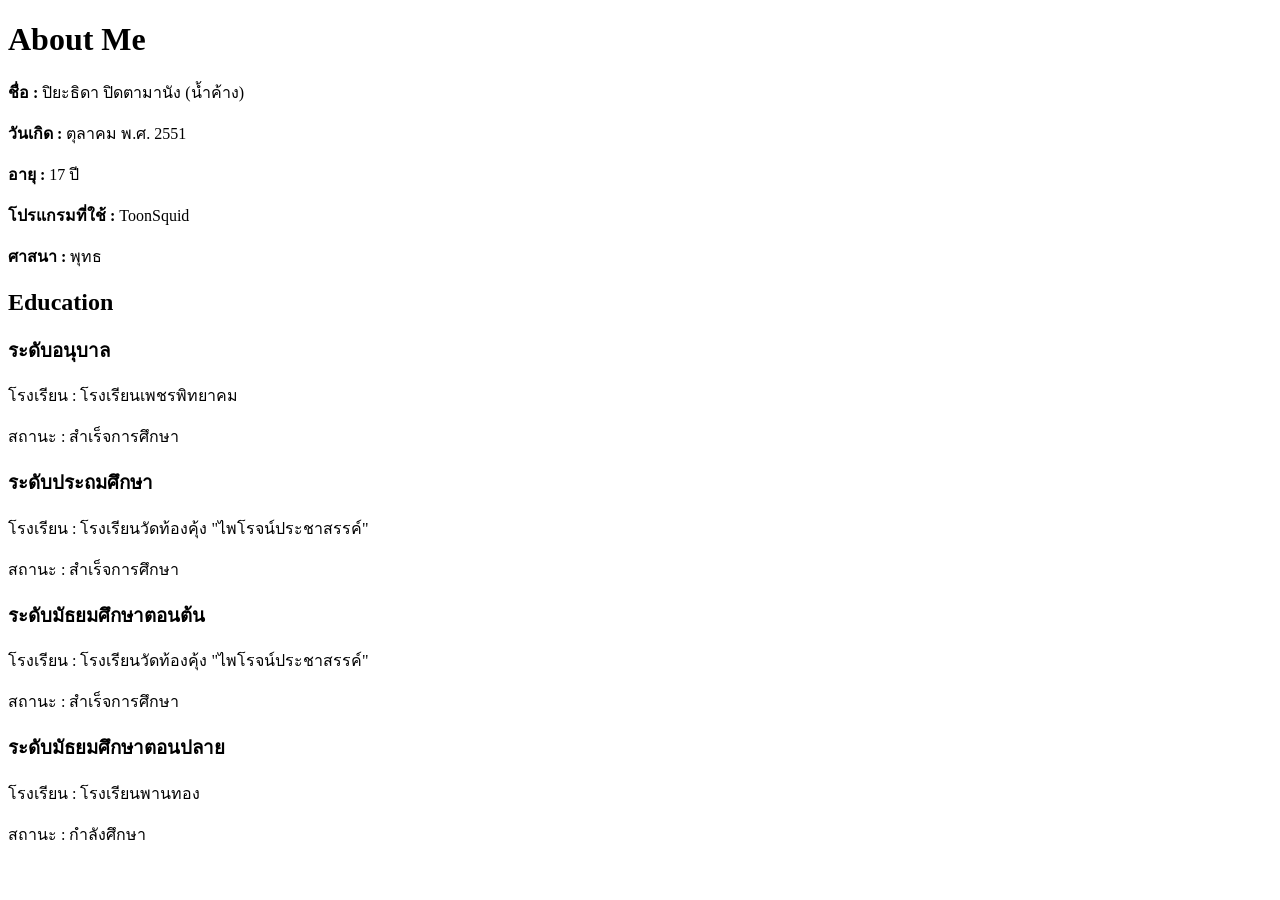
==== about.html @ 8f0b8d8a "Create about.html" ====
<!DOCTYPE html>
<html lang="th">
<head>
    <meta charset="UTF-8">
    <meta name="viewport" content="width=device-width, initial-scale=1.0">
    <title>About Me</title>

    <link rel="stylesheet" href="about.css">
</head>

<body>

<div class="container">

    <div class="header">
        <h1>About Me</h1>
        <div class="line"></div>
    </div>

    <div class="profile">

        <p><strong>ชื่อ :</strong> ปิยะธิดา ปิดตามานัง (น้ำค้าง)</p>

        <p><strong>วันเกิด :</strong> ตุลาคม พ.ศ. 2551</p>

        <p><strong>อายุ :</strong> 17 ปี</p>

        <p><strong>โปรแกรมที่ใช้ :</strong> ToonSquid</p>

        <p><strong>ศาสนา :</strong> พุทธ</p>

    </div>

    <h2 class="edu-title">Education</h2>

    <div class="education">

        <div class="card">
            <h3>ระดับอนุบาล</h3>

            <p>โรงเรียน : โรงเรียนเพชรพิทยาคม</p>

            <p>สถานะ : สำเร็จการศึกษา</p>
        </div>

        <div class="card">
            <h3>ระดับประถมศึกษา</h3>

            <p>โรงเรียน : โรงเรียนวัดท้องคุ้ง "ไพโรจน์ประชาสรรค์"</p>

            <p>สถานะ : สำเร็จการศึกษา</p>
        </div>

        <div class="card">
            <h3>ระดับมัธยมศึกษาตอนต้น</h3>

            <p>โรงเรียน : โรงเรียนวัดท้องคุ้ง "ไพโรจน์ประชาสรรค์"</p>

            <p>สถานะ : สำเร็จการศึกษา</p>
        </div>

        <div class="card">
            <h3>ระดับมัธยมศึกษาตอนปลาย</h3>

            <p>โรงเรียน : โรงเรียนพานทอง</p>

            <p>สถานะ : กำลังศึกษา</p>
        </div>

    </
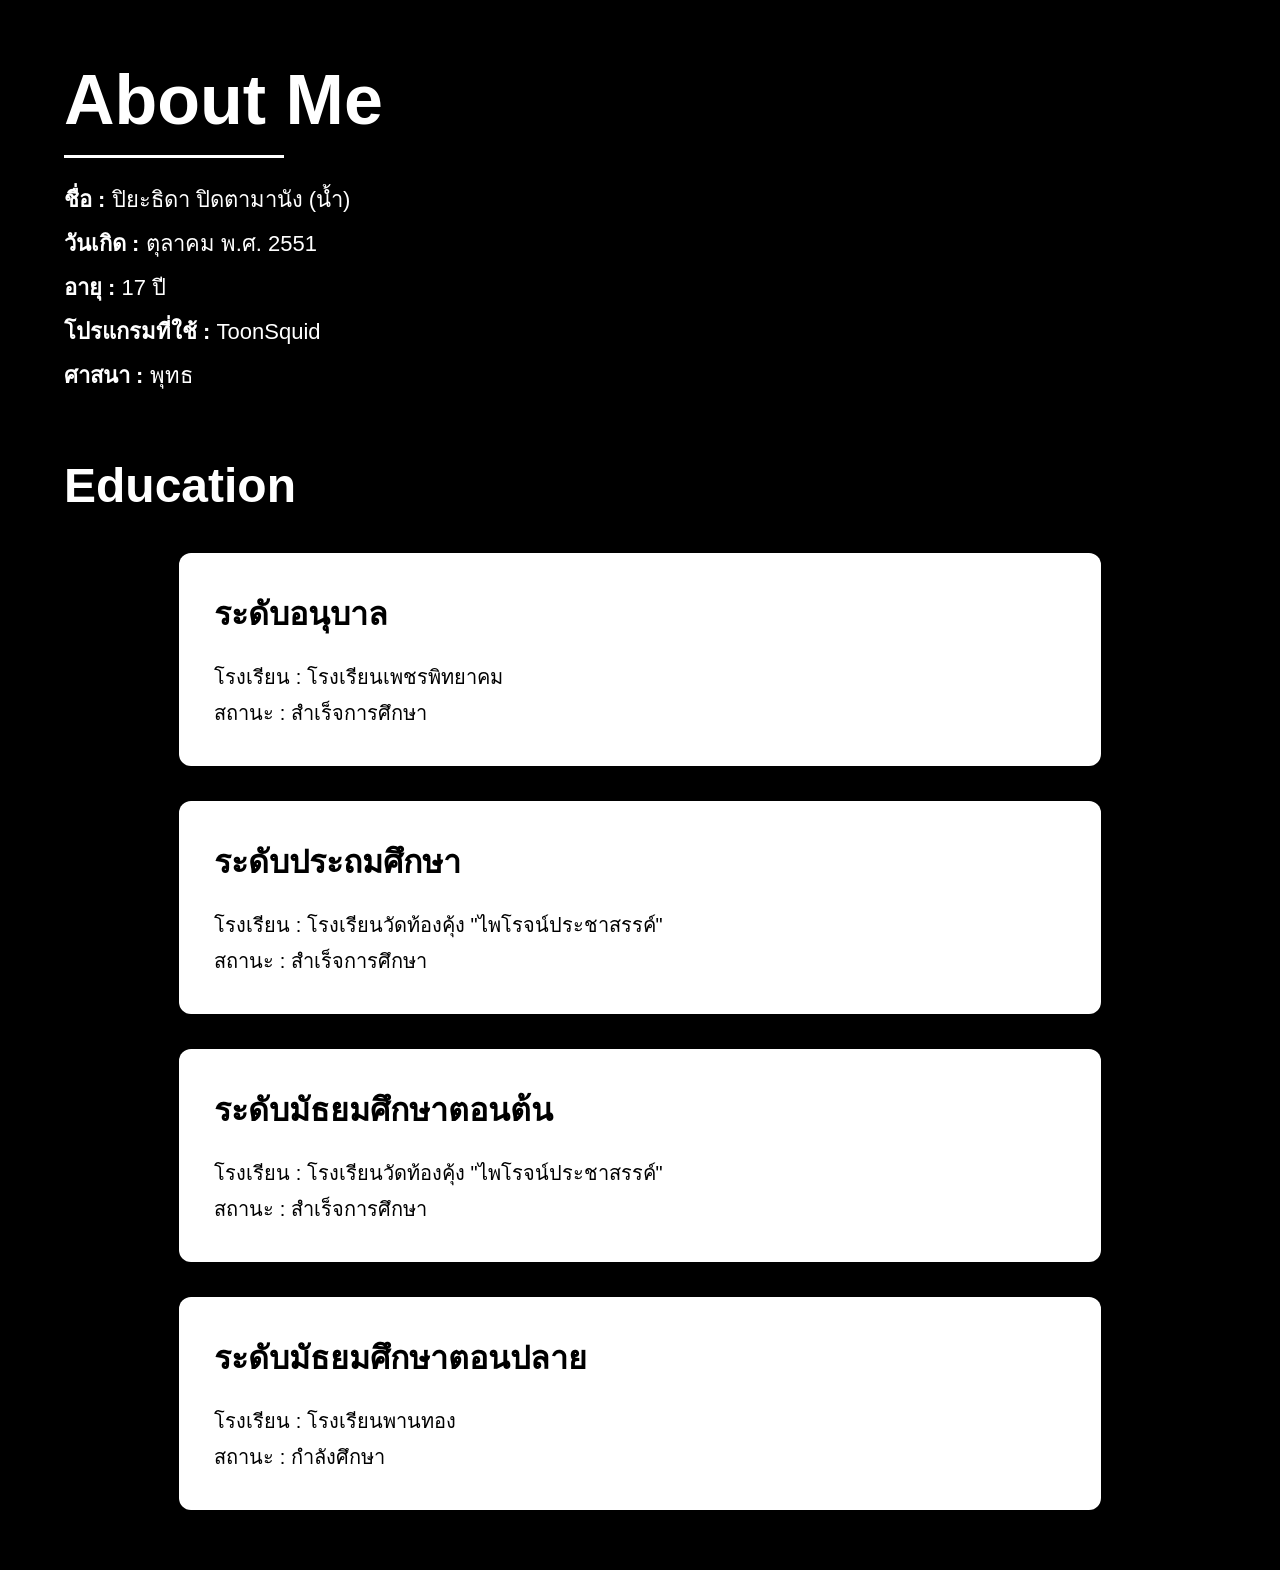
==== commit 6918fec4: "Update about.html" ====
--- a/about.html
+++ b/about.html
@@ -19,7 +19,7 @@
 
     <div class="profile">
 
-        <p><strong>ชื่อ :</strong> ปิยะธิดา ปิดตามานัง (น้ำค้าง)</p>
+        <p><strong>ชื่อ :</strong> ปิยะธิดา ปิดตามานัง (น้ำ)</p>
 
         <p><strong>วันเกิด :</strong> ตุลาคม พ.ศ. 2551</p>
 
--- a/about.css
+++ b/about.css
@@ -0,0 +1,75 @@
+/* Reset */
+
+*{
+    margin:0;
+    padding:0;
+    box-sizing:border-box;
+    font-family:Arial, Helvetica, sans-serif;
+}
+
+/* Body */
+
+body{
+    background:#000;
+    color:#fff;
+}
+
+/* Layout */
+
+.container{
+    width:90%;
+    margin:auto;
+    padding:60px 0;
+}
+
+/* Header */
+
+.header h1{
+    font-size:70px;
+    font-weight:bold;
+}
+
+.line{
+    width:220px;
+    height:3px;
+    background:#fff;
+    margin:15px 0 20px;
+}
+
+.profile{
+    font-size:22px;
+    line-height:2;
+    margin-bottom:60px;
+}
+
+.edu-title{
+    font-size:48px;
+    margin-bottom:40px;
+}
+
+/* กล่องการศึกษา */
+
+.education{
+    display:flex;
+    flex-direction:column;
+    gap:35px;
+    align-items:center;
+}
+
+.card{
+    width:80%;
+    background:#fff;
+    color:#000;
+    padding:35px;
+    border-radius:12px;
+}
+
+.card h3{
+    font-size:32px;
+    margin-bottom:20px;
+}
+
+.card p{
+    font-size:20px;
+    line-height:1.8;
+}
